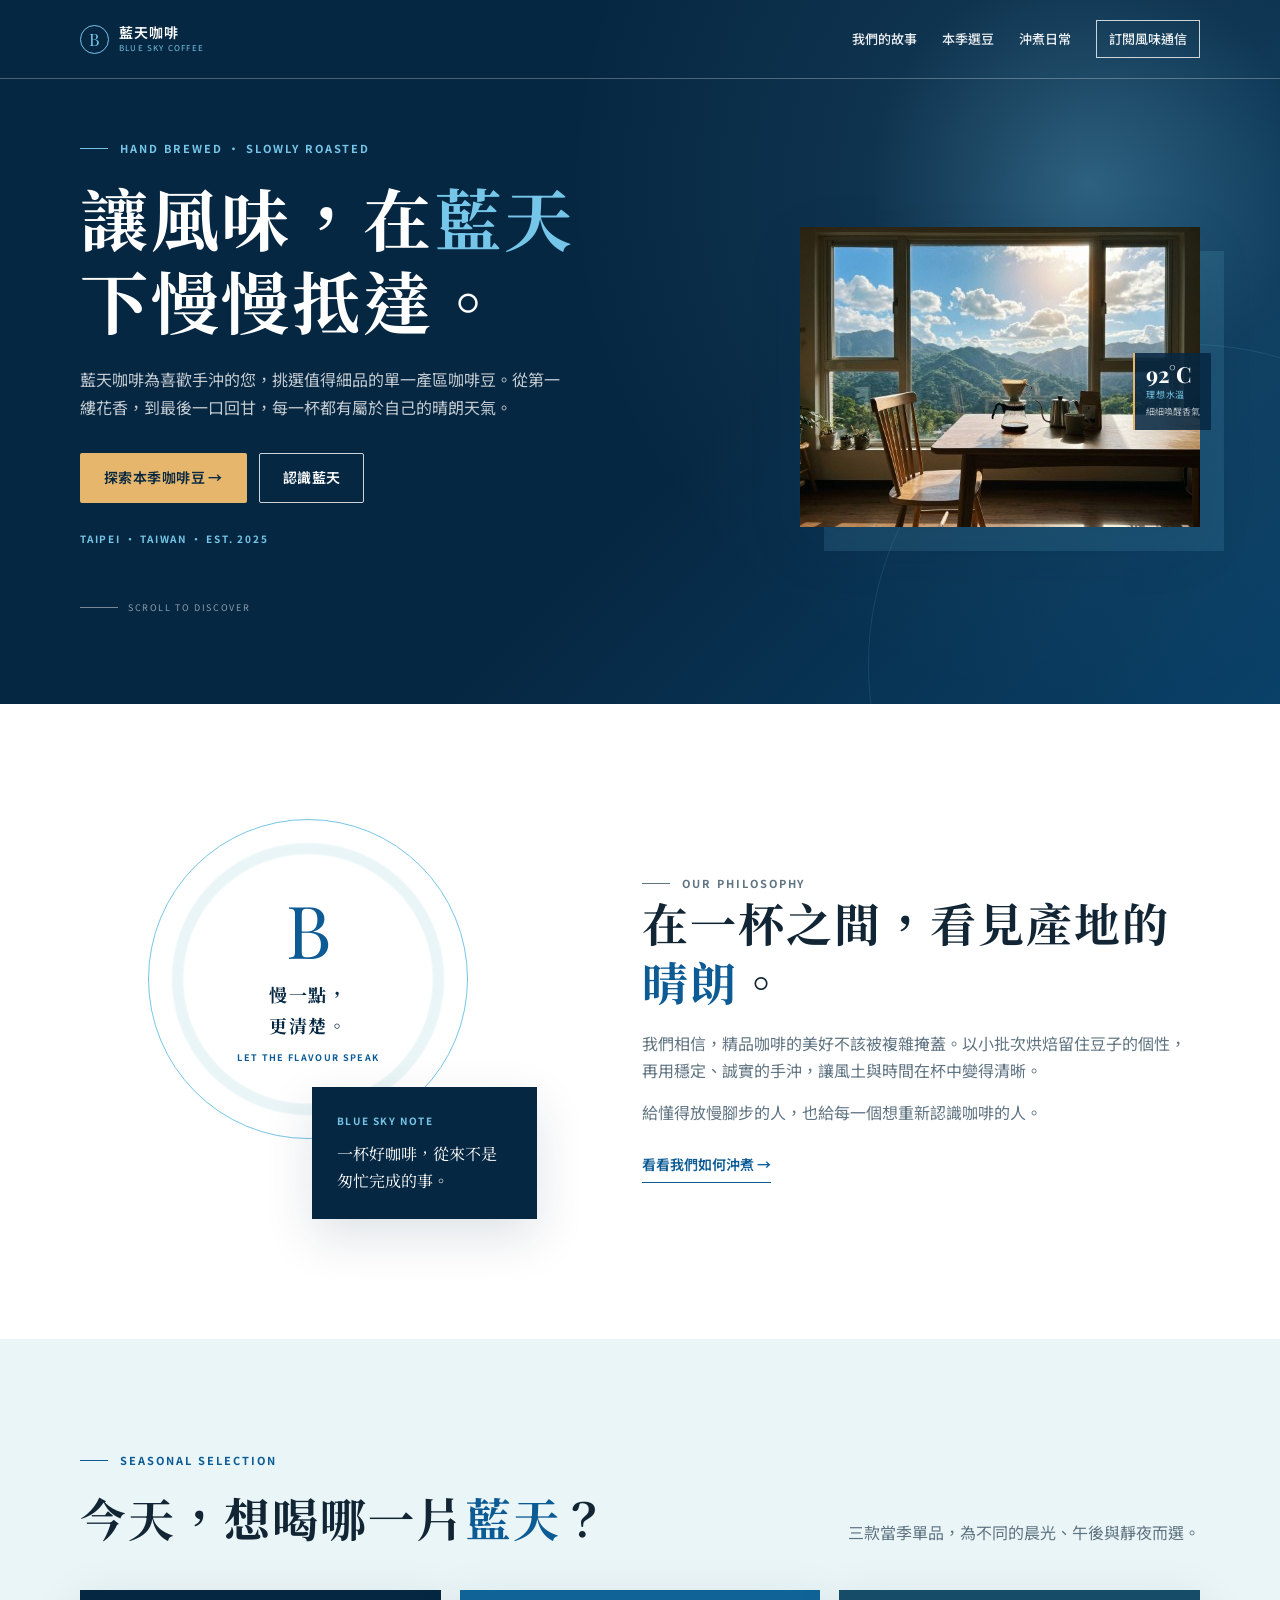
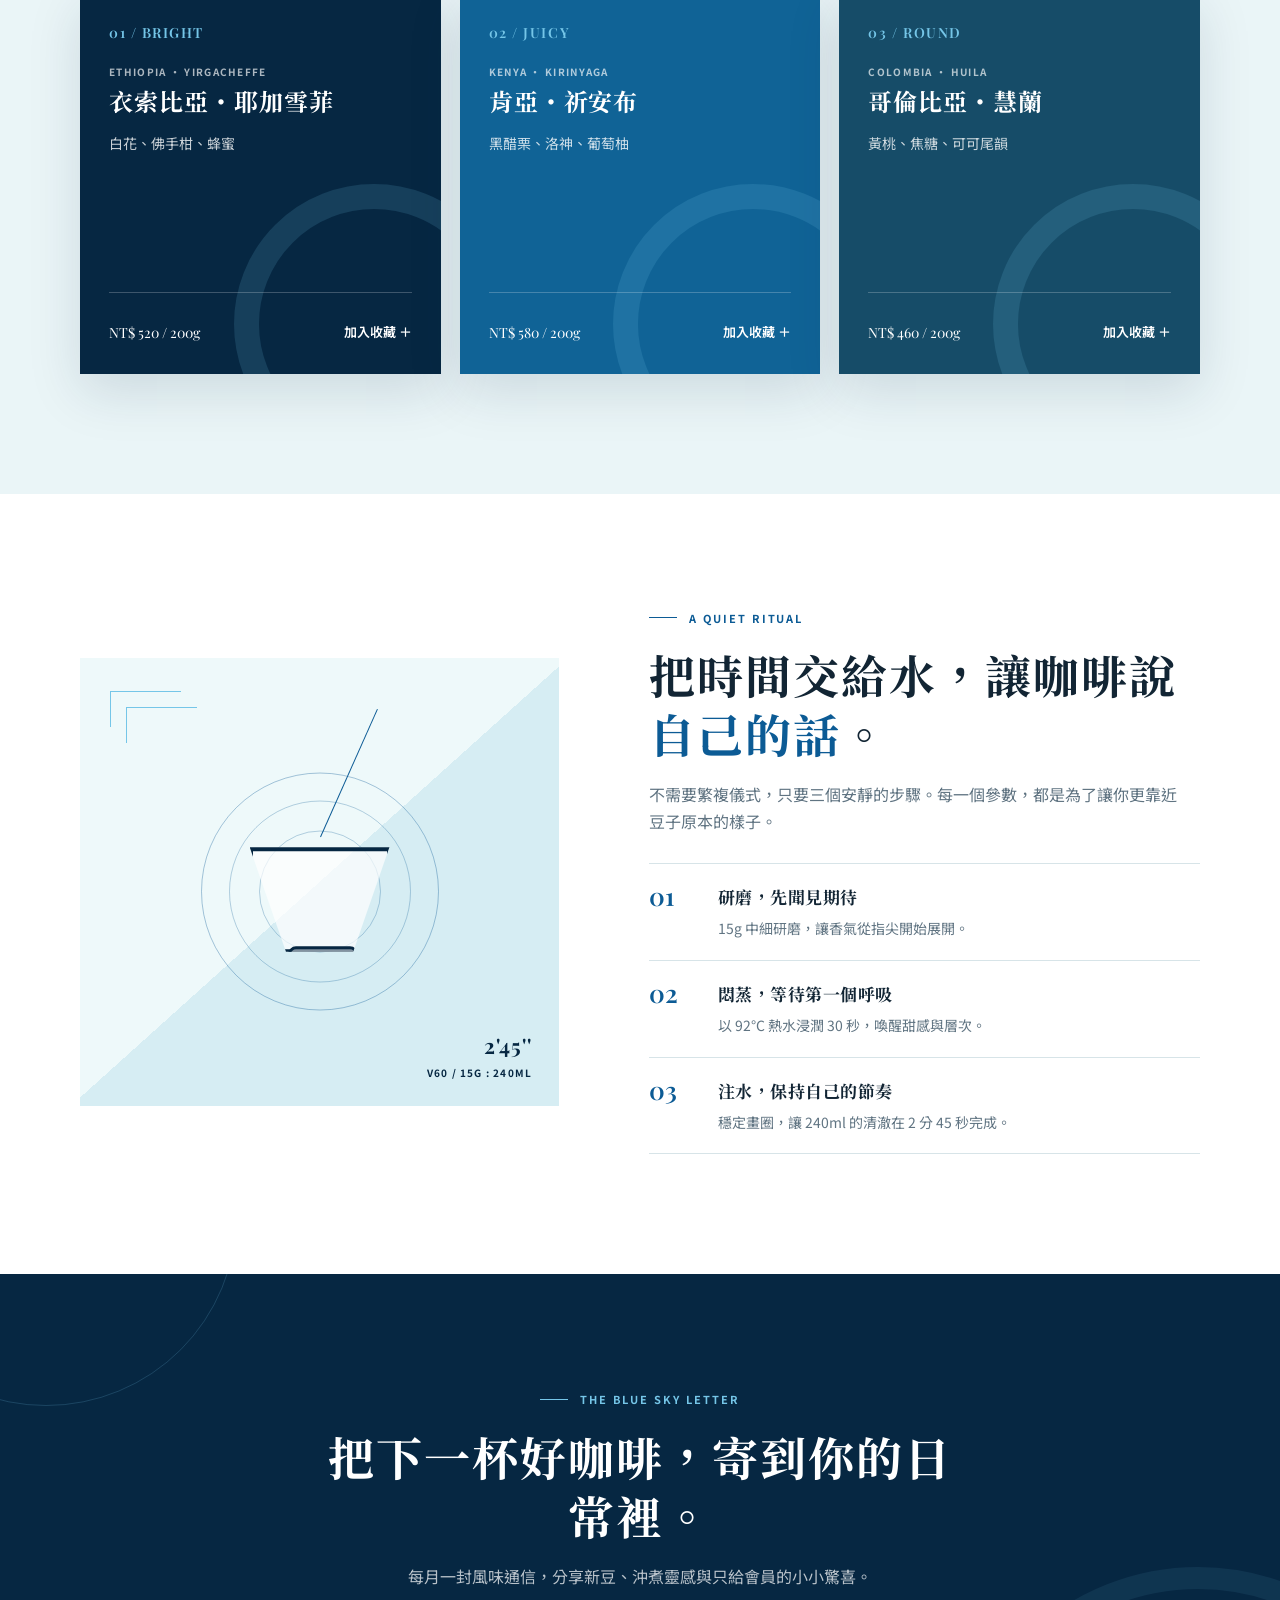
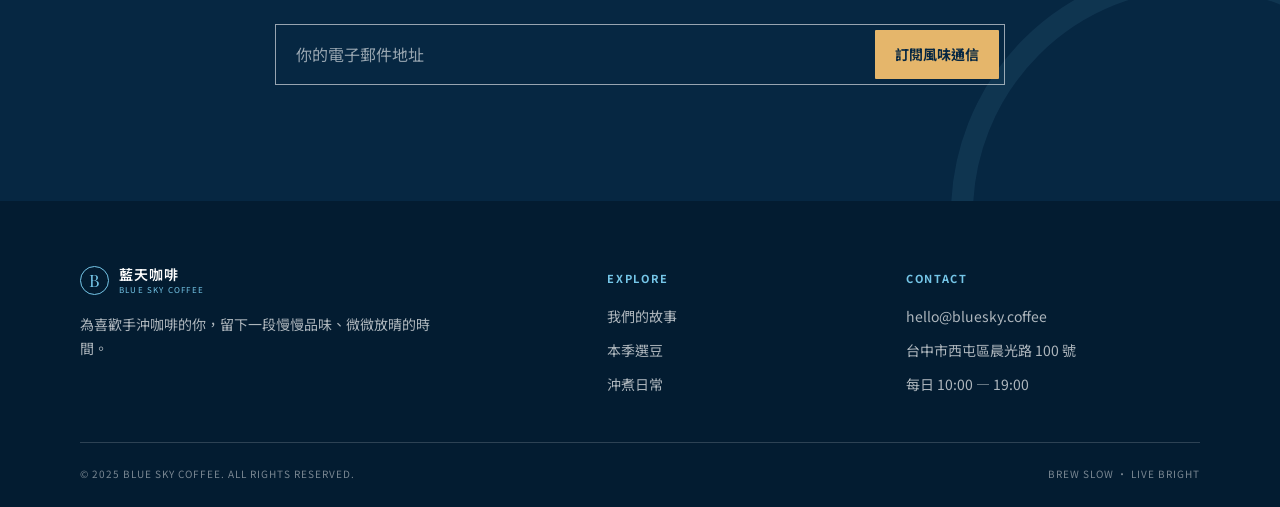
==== onepage1/index.html @ 2bdf7d81 "Initial commit" ====
<!DOCTYPE html>
<html lang="zh-Hant">
<head>
  <meta charset="UTF-8">
  <meta name="viewport" content="width=device-width, initial-scale=1.0">
  <meta name="description" content="藍天咖啡，為手沖咖啡愛好者挑選當季精品咖啡豆，讓每一杯都清澈、明亮、值得細品。">
  <title>藍天咖啡｜讓風味，慢慢抵達</title>
  <link rel="preconnect" href="https://fonts.googleapis.com">
  <link rel="preconnect" href="https://fonts.gstatic.com" crossorigin>
  <link href="https://fonts.googleapis.com/css2?family=Noto+Sans+TC:wght@400;500;600;700&family=Noto+Serif+TC:wght@500;600;700;900&family=Playfair+Display:ital,wght@0,600;0,700;1,600&display=swap" rel="stylesheet">
  <style>
    :root {
      --navy: #062742;
      --blue: #0c5b95;
      --sky: #75c6e8;
      --mist: #eaf5f7;
      --cream: #fbfaf6;
      --ink: #122534;
      --muted: #607482;
      --line: #d7e4e8;
      --sand: #e5b66b;
      --shadow: 0 18px 50px rgba(6, 39, 66, .13);
    }

    * { box-sizing: border-box; }
    html { scroll-behavior: smooth; }
    body {
      margin: 0;
      background: var(--cream);
      color: var(--ink);
      font-family: "Noto Sans TC", sans-serif;
      font-size: 16px;
      line-height: 1.7;
    }
    a { color: inherit; text-decoration: none; }
    button, input { font: inherit; }
    button { cursor: pointer; }
    :focus-visible { outline: 3px solid var(--sky); outline-offset: 4px; }

    .wrap { width: min(1120px, calc(100% - 48px)); margin-inline: auto; }
    .eyebrow {
      display: flex;
      align-items: center;
      gap: 12px;
      margin: 0 0 18px;
      color: var(--blue);
      font-size: 11px;
      font-weight: 700;
      letter-spacing: .18em;
    }
    .eyebrow::before { width: 28px; height: 1px; background: currentColor; content: ""; }
    .section-title {
      margin: 0;
      font-family: "Noto Serif TC", serif;
      font-size: clamp(30px, 4vw, 46px);
      font-weight: 700;
      letter-spacing: .045em;
      line-height: 1.28;
    }
    .accent { color: var(--blue); }
    .section-copy { margin: 18px 0 0; color: var(--muted); }
    .button, .text-link {
      display: inline-flex;
      align-items: center;
      justify-content: center;
      min-height: 50px;
      padding: 11px 23px;
      border: 1px solid transparent;
      border-radius: 2px;
      font-size: 14px;
      font-weight: 600;
      letter-spacing: .03em;
      transition: background-color .25s ease, color .25s ease, border-color .25s ease, transform .25s ease;
    }
    .button:hover, .text-link:hover { transform: translateY(-2px); }
    .button-primary { background: var(--sand); color: var(--navy); }
    .button-primary:hover { background: #f0ca84; }
    .button-outline { border-color: rgba(255,255,255,.8); color: #fff; }
    .button-outline:hover { background: #fff; color: var(--navy); }

    .site-header {
      position: absolute;
      z-index: 10;
      top: 0;
      left: 0;
      width: 100%;
      border-bottom: 1px solid rgba(255,255,255,.27);
    }
    .navbar {
      display: flex;
      align-items: center;
      justify-content: space-between;
      min-height: 78px;
      gap: 24px;
    }
    .brand { display: inline-flex; align-items: center; gap: 10px; color: #fff; }
    .brand-mark {
      display: grid;
      width: 29px;
      height: 29px;
      place-items: center;
      border: 1px solid var(--sky);
      border-radius: 50%;
      color: var(--sky);
      font-family: "Playfair Display", serif;
      font-size: 17px;
      line-height: 1;
    }
    .brand-copy { display: grid; line-height: 1.1; }
    .brand-copy strong { font-size: 14px; font-weight: 600; letter-spacing: .08em; }
    .brand-copy small { margin-top: 4px; color: var(--sky); font-size: 8px; letter-spacing: .15em; }
    .nav-links { display: flex; align-items: center; gap: 25px; }
    .nav-links a { position: relative; color: rgba(255,255,255,.92); font-size: 13px; font-weight: 500; white-space: nowrap; }
    .nav-links a:not(.nav-cta)::after {
      position: absolute;
      right: 0;
      bottom: -7px;
      width: 0;
      height: 1px;
      background: var(--sky);
      content: "";
      transition: width .25s ease;
    }
    .nav-links a:not(.nav-cta):hover::after { right: auto; left: 0; width: 100%; }
    .nav-links .nav-cta { padding: 7px 12px; border: 1px solid rgba(255,255,255,.78); }
    .nav-links .nav-cta:hover { background: #fff; color: var(--navy); }
    .menu-toggle { display: none; padding: 4px; border: 0; background: transparent; color: #fff; font-size: 24px; line-height: 1; }

    .hero {
      position: relative;
      display: flex;
      min-height: 704px;
      overflow: hidden;
      align-items: stretch;
      background:
        radial-gradient(circle at 85% 26%, rgba(117,198,232,.35) 0, rgba(117,198,232,.08) 18%, transparent 43%),
        linear-gradient(135deg, #062742 0%, #062742 58%, #0a4168 100%);
      color: #fff;
    }
    .hero::after {
      position: absolute;
      z-index: 0;
      right: -18vw;
      bottom: -22vw;
      width: 50vw;
      height: 50vw;
      border: 1px solid rgba(117,198,232,.13);
      border-radius: 50%;
      content: "";
    }
    .hero-grid {
      position: relative;
      z-index: 1;
      display: grid;
      grid-template-columns: 1.02fr .98fr;
      gap: 45px;
      align-items: center;
      padding-top: 122px;
      padding-bottom: 72px;
    }
    .hero-content { max-width: 560px; }
    .hero .eyebrow { color: var(--sky); }
    .hero-title {
      max-width: 540px;
      margin: 0;
      font-family: "Noto Serif TC", serif;
      font-size: clamp(42px, 5.5vw, 68px);
      font-weight: 700;
      letter-spacing: .04em;
      line-height: 1.22;
    }
    .hero-title .sky-word { color: var(--sky); }
    .hero-lede { max-width: 490px; margin: 25px 0 0; color: rgba(255,255,255,.76); }
    .hero-actions { display: flex; flex-wrap: wrap; gap: 12px; margin-top: 32px; }
    .hero-meta { margin: 27px 0 0; color: var(--sky); font-size: 10px; font-weight: 700; letter-spacing: .18em; }
    .scroll-note { display: flex; align-items: center; gap: 10px; margin: 53px 0 0; color: rgba(255,255,255,.55); font-size: 9px; letter-spacing: .18em; }
    .scroll-note::before { width: 38px; height: 1px; background: rgba(255,255,255,.45); content: ""; }

    .hero-art {
      position: relative;
      width: min(100%, 400px);
      height: 300px;
      min-height: 0;
      margin-left: auto;
      overflow: visible;
      aspect-ratio: auto;
      border: 0;
      background: transparent;
      box-shadow: none;
    }
    .hero-photo { width: 400px; height: 300px; object-fit: cover; box-shadow: 24px 24px 0 rgba(117,198,232,.13), var(--shadow); }
    .window-frame { position: absolute; inset: 0; border: 12px solid #e8d4ae; box-shadow: inset 0 0 0 2px rgba(6,39,66,.18); }
    .window-frame::before, .window-frame::after { position: absolute; background: rgba(6,39,66,.25); content: ""; }
    .window-frame::before { top: 0; bottom: 0; left: 49%; width: 4px; }
    .window-frame::after { top: 46%; right: 0; left: 0; height: 4px; }
    .sun { position: absolute; top: 16%; right: 17%; width: 77px; height: 77px; border-radius: 50%; background: #fff2be; box-shadow: 0 0 45px 22px rgba(255,228,150,.42); }
    .mountain { position: absolute; bottom: 28%; width: 75%; height: 36%; clip-path: polygon(0 100%, 35% 15%, 48% 50%, 63% 0, 100% 100%); background: #497b83; opacity: .9; }
    .mountain.one { left: -12%; }
    .mountain.two { right: -27%; bottom: 27%; background: #30616b; transform: scaleX(-1); opacity: .75; }
    .tabletop { position: absolute; right: -8%; bottom: -7%; left: -8%; height: 33%; background: linear-gradient(#643e2e 0%, #3d251e 100%); transform: perspective(200px) rotateX(10deg); }
    .chair { position: absolute; right: 7%; bottom: 18%; width: 100px; height: 112px; border: 12px solid #543126; border-bottom: 0; border-radius: 48px 48px 0 0; opacity: .8; }
    .chair::after { position: absolute; bottom: -75px; left: 14px; width: 8px; height: 75px; background: #543126; box-shadow: 53px 0 #543126; content: ""; }
    .coffee-vessel { position: absolute; bottom: 14%; left: 28%; width: 112px; height: 105px; }
    .coffee-vessel .dripper { position: absolute; top: 0; left: 29px; width: 53px; height: 45px; border: 3px solid #d8e7e1; border-radius: 5px 5px 22px 22px; background: linear-gradient(135deg, rgba(222,246,240,.75), rgba(124,180,181,.2)); clip-path: polygon(0 0, 100% 0, 78% 100%, 22% 100%); }
    .coffee-vessel .carafe { position: absolute; bottom: 0; left: 17px; width: 78px; height: 68px; border: 3px solid #d8e7e1; border-radius: 10px 10px 23px 23px; background: linear-gradient(to top, rgba(56,29,19,.82) 0 38%, rgba(190,228,227,.24) 39%); }
    .coffee-vessel .carafe::before { position: absolute; top: -20px; left: 24px; width: 26px; height: 22px; border: 3px solid #d8e7e1; border-bottom: 0; border-radius: 50% 50% 0 0; content: ""; }
    .steam { position: absolute; bottom: 59%; left: 49%; width: 23px; height: 58px; border-left: 2px solid rgba(255,255,255,.63); border-radius: 50%; transform: rotate(16deg); }
    .steam::after { position: absolute; top: -5px; left: 14px; width: 18px; height: 48px; border-right: 2px solid rgba(255,255,255,.44); border-radius: 50%; content: ""; }
    .art-label { position: absolute; z-index: 3; right: -11px; top: 42%; display: grid; gap: 2px; padding: 10px 11px; border-left: 2px solid var(--sand); background: rgba(6,39,66,.86); color: #fff; }
    .art-label strong { font-family: "Playfair Display", serif; font-size: 22px; line-height: 1; }
    .art-label span { color: var(--sky); font-size: 9px; letter-spacing: .09em; }
    .art-label small { color: rgba(255,255,255,.72); font-size: 9px; }

    .story { padding: 115px 0 120px; background: #fff; }
    .story-grid { display: grid; grid-template-columns: .9fr 1.1fr; gap: clamp(45px, 9vw, 105px); align-items: center; }
    .story-visual { position: relative; min-height: 400px; }
    .story-seal {
      display: grid;
      width: 320px;
      height: 320px;
      place-content: center;
      margin: 0 auto;
      border: 1px solid var(--sky);
      border-radius: 50%;
      background: radial-gradient(circle, #fff 0 55%, #eaf5f7 56% 60%, #fff 61%);
      color: var(--navy);
      text-align: center;
    }
    .story-seal::before { display: block; margin-bottom: 14px; color: var(--blue); content: "B"; font-family: "Playfair Display", serif; font-size: 73px; line-height: 1; }
    .story-seal strong { font-family: "Noto Serif TC", serif; font-size: 18px; letter-spacing: .09em; }
    .story-seal span { margin-top: 10px; color: var(--blue); font-size: 9px; font-weight: 700; letter-spacing: .15em; }
    .note-card { position: absolute; right: 0; bottom: 0; width: min(225px, 57%); padding: 25px; background: var(--navy); color: #fff; box-shadow: var(--shadow); }
    .note-card p:first-child { margin: 0; color: var(--sky); font-size: 10px; font-weight: 700; letter-spacing: .16em; }
    .note-card p:last-child { margin: 12px 0 0; font-family: "Noto Serif TC", serif; font-size: 16px; line-height: 1.65; }
    .story-content p { margin: 19px 0 0; color: var(--muted); }
    .story-content p + p { margin-top: 15px; }
    .underlined-link { display: inline-flex; margin-top: 27px; padding-bottom: 5px; border-bottom: 1px solid var(--blue); color: var(--blue); font-size: 14px; font-weight: 600; transition: gap .2s ease; }
    .underlined-link:hover { gap: 8px; }

    .coffee { padding: 112px 0 120px; background: var(--mist); }
    .coffee-heading { display: flex; align-items: end; justify-content: space-between; gap: 32px; margin-bottom: 43px; }
    .coffee-heading .section-copy { max-width: 365px; }
    .coffee-grid { display: grid; grid-template-columns: repeat(3, 1fr); gap: 19px; }
    .coffee-card {
      position: relative;
      display: flex;
      min-height: 384px;
      overflow: hidden;
      flex-direction: column;
      padding: 31px 29px 25px;
      background: var(--navy);
      color: #fff;
      box-shadow: var(--shadow);
    }
    .coffee-card:nth-child(2) { background: #106396; }
    .coffee-card:nth-child(3) { background: #164c68; }
    .coffee-card::after { position: absolute; right: -73px; bottom: -90px; width: 230px; height: 230px; border: 25px solid rgba(117,198,232,.15); border-radius: 50%; content: ""; }
    .coffee-card > * { position: relative; z-index: 1; }
    .bean-no { margin: 0; color: var(--sky); font-family: "Playfair Display", serif; font-size: 14px; font-weight: 600; letter-spacing: .11em; }
    .origin { margin: 19px 0 5px; color: rgba(255,255,255,.67); font-size: 10px; font-weight: 700; letter-spacing: .13em; }
    .bean-name { margin: 0; font-family: "Noto Serif TC", serif; font-size: 24px; font-weight: 700; letter-spacing: .04em; line-height: 1.35; }
    .flavour { margin: 14px 0 0; color: rgba(255,255,255,.79); font-size: 14px; }
    .coffee-bottom { display: flex; align-items: center; justify-content: space-between; gap: 13px; margin-top: auto; padding-top: 23px; border-top: 1px solid rgba(255,255,255,.22); }
    .price { font-family: "Playfair Display", serif; font-size: 14px; white-space: nowrap; }
    .save-button { padding: 5px 0; border: 0; background: transparent; color: #fff; font-size: 13px; font-weight: 600; white-space: nowrap; transition: color .2s ease; }
    .save-button:hover { color: var(--sand); }

    .brew { padding: 115px 0 120px; background: #fff; }
    .brew-grid { display: grid; grid-template-columns: .93fr 1.07fr; gap: clamp(44px, 7vw, 90px); align-items: center; }
    .brew-art { position: relative; min-height: 448px; overflow: hidden; background: linear-gradient(138deg, #eef9fa 0 50%, #d6edf3 50% 100%); }
    .brew-art::before { position: absolute; top: 33px; left: 30px; width: 70px; height: 35px; border-top: 1px solid var(--sky); border-left: 1px solid var(--sky); content: ""; }
    .brew-art::after { position: absolute; top: 49px; left: 46px; width: 70px; height: 35px; border-top: 1px solid var(--sky); border-left: 1px solid var(--sky); content: ""; }
    .pour-rings { position: absolute; top: 50%; left: 50%; width: 238px; height: 238px; border: 1px solid rgba(12,91,149,.35); border-radius: 50%; transform: translate(-50%,-46%); }
    .pour-rings::before, .pour-rings::after { position: absolute; border: 1px solid rgba(12,91,149,.28); border-radius: 50%; content: ""; }
    .pour-rings::before { inset: 27px; }
    .pour-rings::after { inset: 57px; }
    .pour-line { position: absolute; top: 39px; left: 50%; width: 1px; height: 140px; background: var(--blue); transform: rotate(24deg); transform-origin: bottom; }
    .v60 { position: absolute; top: 50%; left: 50%; width: 140px; height: 105px; border: 3px solid var(--navy); border-top-width: 4px; background: rgba(255,255,255,.7); clip-path: polygon(0 0, 100% 0, 74% 100%, 26% 100%); transform: translate(-50%,-33%); }
    .v60::after { position: absolute; bottom: -61px; left: 35px; width: 64px; height: 58px; border: 3px solid var(--navy); border-radius: 8px 8px 19px 19px; background: linear-gradient(to top, #6c3924 0 31%, rgba(255,255,255,.5) 32%); content: ""; }
    .brew-caption { position: absolute; right: 27px; bottom: 25px; display: grid; color: var(--navy); text-align: right; }
    .brew-caption strong { font-family: "Playfair Display", serif; font-size: 21px; letter-spacing: .05em; }
    .brew-caption span { font-size: 10px; font-weight: 700; letter-spacing: .12em; }
    .brew-content .section-copy { max-width: 530px; }
    .brew-steps { margin-top: 28px; border-top: 1px solid var(--line); }
    .brew-step { display: grid; grid-template-columns: 55px 1fr; gap: 14px; padding: 19px 0; border-bottom: 1px solid var(--line); }
    .step-no { color: var(--blue); font-family: "Playfair Display", serif; font-size: 25px; font-weight: 600; line-height: 1; }
    .brew-step h3 { margin: 0; font-family: "Noto Serif TC", serif; font-size: 17px; letter-spacing: .03em; }
    .brew-step p { margin: 5px 0 0; color: var(--muted); font-size: 14px; }

    .visit { position: relative; overflow: hidden; padding: 116px 0; background: var(--navy); color: #fff; text-align: center; }
    .visit::before, .visit::after { position: absolute; width: 380px; height: 380px; border: 1px solid rgba(117,198,232,.19); border-radius: 50%; content: ""; }
    .visit::before { top: -250px; left: -145px; }
    .visit::after { right: -165px; bottom: -260px; width: 450px; height: 450px; border-width: 22px; opacity: .45; }
    .visit .wrap { position: relative; z-index: 1; max-width: 730px; }
    .visit .eyebrow { justify-content: center; color: var(--sky); }
    .visit .section-title { max-width: 670px; margin-inline: auto; }
    .visit .section-copy { max-width: 535px; margin-inline: auto; color: rgba(255,255,255,.72); }
    .subscribe-form { display: flex; margin: 34px auto 0; padding: 5px; border: 1px solid rgba(255,255,255,.58); }
    .subscribe-form input { min-width: 0; flex: 1; padding: 11px 15px; border: 0; outline: 0; background: transparent; color: #fff; }
    .subscribe-form input::placeholder { color: rgba(255,255,255,.58); }
    .subscribe-form button { min-height: 48px; padding: 10px 20px; border: 0; border-radius: 1px; background: var(--sand); color: var(--navy); font-size: 14px; font-weight: 700; transition: background .2s ease; }
    .subscribe-form button:hover { background: #f1ca83; }

    .site-footer { padding: 65px 0 25px; background: #031c31; color: rgba(255,255,255,.68); }
    .footer-grid { display: grid; grid-template-columns: 1.45fr .75fr .9fr; gap: 54px; padding-bottom: 46px; }
    .footer-brand .brand { margin-bottom: 18px; }
    .footer-brand p { max-width: 355px; margin: 0; font-size: 14px; }
    .footer-heading { margin: 3px 0 17px; color: var(--sky); font-size: 11px; font-weight: 700; letter-spacing: .15em; }
    .footer-links, .footer-contact { display: grid; gap: 10px; font-size: 14px; }
    .footer-links a:hover, .footer-contact a:hover { color: #fff; }
    .footer-bottom { display: flex; justify-content: space-between; gap: 18px; padding-top: 22px; border-top: 1px solid rgba(255,255,255,.17); color: rgba(255,255,255,.47); font-size: 10px; letter-spacing: .1em; }

    .toast {
      position: fixed;
      z-index: 20;
      right: 22px;
      bottom: 22px;
      max-width: min(360px, calc(100% - 44px));
      padding: 13px 18px;
      border-left: 3px solid var(--sand);
      background: var(--navy);
      box-shadow: var(--shadow);
      color: #fff;
      font-size: 14px;
      opacity: 0;
      pointer-events: none;
      transform: translateY(12px);
      transition: opacity .22s ease, transform .22s ease;
    }
    .toast.show { opacity: 1; transform: translateY(0); }
    .reveal { opacity: 0; transform: translateY(18px); transition: opacity .65s ease, transform .65s ease; }
    .reveal.visible { opacity: 1; transform: translateY(0); }

    @media (max-width: 820px) {
      .navbar { position: relative; }
      .menu-toggle { display: block; }
      .nav-links {
        position: absolute;
        top: 100%;
        right: -24px;
        left: -24px;
        display: grid;
        max-height: 0;
        overflow: hidden;
        gap: 0;
        background: #05233c;
        transition: max-height .32s ease;
      }
      .nav-links.open { max-height: 300px; }
      .nav-links a { padding: 12px 24px; border-top: 1px solid rgba(255,255,255,.1); }
      .nav-links .nav-cta { margin: 8px 24px 16px; padding: 9px 12px; text-align: center; }
      .hero { min-height: 710px; }
      .hero-grid { grid-template-columns: 1fr; gap: 17px; padding-top: 112px; }
      .hero-content { max-width: 640px; }
      .scroll-note { margin-top: 29px; }
      .hero-art { width: min(100%, 330px); height: 248px; min-height: 0; max-height: none; margin: 0; }
      .hero-photo { width: 330px; height: 248px; }
      .coffee-grid { grid-template-columns: repeat(2, 1fr); }
      .coffee-card:nth-child(3) { grid-column: span 2; }
      .story-grid, .brew-grid { grid-template-columns: 1fr; }
      .story-visual { max-width: 520px; width: 100%; margin: auto; }
      .brew-art { max-width: 540px; width: 100%; margin: auto; }
      .footer-grid { grid-template-columns: 1fr 1fr; }
      .footer-brand { grid-column: 1 / -1; }
    }

    @media (max-width: 560px) {
      .wrap { width: calc(100% - 34px); }
      .navbar { min-height: 70px; }
      .brand-copy strong { font-size: 13px; }
      .hero { min-height: 680px; }
      .hero-grid { padding-top: 98px; padding-bottom: 34px; }
      .hero-title { font-size: 40px; }
      .hero-lede { margin-top: 16px; font-size: 14px; line-height: 1.7; }
      .hero-actions { margin-top: 23px; }
      .hero-actions .button { flex: 1; padding-inline: 13px; }
      .hero-meta { margin-top: 18px; }
      .hero-art { width: 260px; height: 195px; min-height: 0; max-height: none; }
      .hero-photo { width: 260px; height: 195px; }
      .art-label { display: none; }
      .sun { width: 49px; height: 49px; }
      .coffee-vessel { bottom: 9%; left: 25%; transform: scale(.72); transform-origin: bottom left; }
      .chair { transform: scale(.72); transform-origin: bottom right; }
      .story, .coffee, .brew, .visit { padding: 76px 0; }
      .story-seal { width: 245px; height: 245px; }
      .story-seal::before { margin-bottom: 8px; font-size: 54px; }
      .story-seal strong { font-size: 15px; }
      .story-visual { min-height: 315px; }
      .note-card { width: 185px; padding: 18px; }
      .note-card p:last-child { font-size: 14px; }
      .coffee-heading { display: block; margin-bottom: 30px; }
      .coffee-heading .section-copy { margin-top: 14px; }
      .coffee-grid { grid-template-columns: 1fr; }
      .coffee-card, .coffee-card:nth-child(3) { min-height: 330px; grid-column: auto; }
      .brew-art { min-height: 310px; }
      .pour-rings { width: 185px; height: 185px; }
      .v60 { transform: translate(-50%,-28%) scale(.82); }
      .subscribe-form { display: grid; gap: 6px; padding: 5px; }
      .subscribe-form input, .subscribe-form button { width: 100%; }
      .footer-grid { grid-template-columns: 1fr; gap: 32px; }
      .footer-brand { grid-column: auto; }
      .footer-bottom { display: grid; gap: 9px; }
    }

    @media (prefers-reduced-motion: reduce) {
      html { scroll-behavior: auto; }
      *, *::before, *::after { transition-duration: .01ms !important; animation-duration: .01ms !important; animation-iteration-count: 1 !important; }
      .reveal { opacity: 1; transform: none; }
    }
  </style>
</head>
<body>
  <header class="site-header" id="top">
    <nav class="wrap navbar" aria-label="主要導覽">
      <a class="brand" href="#top" aria-label="回到藍天咖啡首頁">
        <span class="brand-mark" aria-hidden="true">B</span>
        <span class="brand-copy"><strong>藍天咖啡</strong><small>BLUE SKY COFFEE</small></span>
      </a>
      <button class="menu-toggle" type="button" aria-controls="navLinks" aria-expanded="false" aria-label="開啟導覽選單">☰</button>
      <div class="nav-links" id="navLinks">
        <a href="#story">我們的故事</a>
        <a href="#coffee">本季選豆</a>
        <a href="#brew">沖煮日常</a>
        <a class="nav-cta" href="#visit">訂閱風味通信</a>
      </div>
    </nav>
  </header>

  <main>
    <section class="hero" aria-labelledby="heroTitle">
      <div class="wrap hero-grid">
        <div class="hero-content">
          <p class="eyebrow">HAND BREWED · SLOWLY ROASTED</p>
          <h1 class="hero-title" id="heroTitle">讓風味，在<span class="sky-word">藍天</span>下慢慢抵達。</h1>
          <p class="hero-lede">藍天咖啡為喜歡手沖的您，挑選值得細品的單一產區咖啡豆。從第一縷花香，到最後一口回甘，每一杯都有屬於自己的晴朗天氣。</p>
          <div class="hero-actions">
            <a class="button button-primary" href="#coffee">探索本季咖啡豆 →</a>
            <a class="button button-outline" href="#story">認識藍天</a>
          </div>
          <p class="hero-meta">TAIPEI · TAIWAN · EST. 2025</p>
          <p class="scroll-note">SCROLL TO DISCOVER</p>
        </div>

        <div class="hero-art" aria-hidden="true">
          <img class="hero-photo" src="images/hero.jpg" width="400" height="300" alt="">
          <span class="art-label"><strong>92°C</strong><span>理想水溫</span><small>細細喚醒香氣</small></span>
        </div>
      </div>
    </section>

    <section class="story" id="story" aria-labelledby="storyTitle">
      <div class="wrap story-grid">
        <div class="story-visual reveal" aria-hidden="true">
          <div class="story-seal"><strong>慢一點，<br>更清楚。</strong><span>LET THE FLAVOUR SPEAK</span></div>
          <div class="note-card"><p>BLUE SKY NOTE</p><p>一杯好咖啡，從來不是匆忙完成的事。</p></div>
        </div>
        <div class="story-content reveal">
          <p class="eyebrow">OUR PHILOSOPHY</p>
          <h2 class="section-title" id="storyTitle">在一杯之間，看見產地的<span class="accent">晴朗</span>。</h2>
          <p>我們相信，精品咖啡的美好不該被複雜掩蓋。以小批次烘焙留住豆子的個性，再用穩定、誠實的手沖，讓風土與時間在杯中變得清晰。</p>
          <p>給懂得放慢腳步的人，也給每一個想重新認識咖啡的人。</p>
          <a class="underlined-link" href="#brew">看看我們如何沖煮 →</a>
        </div>
      </div>
    </section>

    <section class="coffee" id="coffee" aria-labelledby="coffeeTitle">
      <div class="wrap">
        <div class="coffee-heading reveal">
          <div>
            <p class="eyebrow">SEASONAL SELECTION</p>
            <h2 class="section-title" id="coffeeTitle">今天，想喝哪一片<span class="accent">藍天</span>？</h2>
          </div>
          <p class="section-copy">三款當季單品，為不同的晨光、午後與靜夜而選。</p>
        </div>
        <div class="coffee-grid">
          <article class="coffee-card reveal">
            <p class="bean-no">01 / BRIGHT</p>
            <p class="origin">ETHIOPIA · YIRGACHEFFE</p>
            <h3 class="bean-name">衣索比亞・耶加雪菲</h3>
            <p class="flavour">白花、佛手柑、蜂蜜</p>
            <div class="coffee-bottom"><span class="price">NT$ 520 / 200g</span><button class="save-button" type="button" data-coffee="衣索比亞・耶加雪菲">加入收藏 ＋</button></div>
          </article>
          <article class="coffee-card reveal">
            <p class="bean-no">02 / JUICY</p>
            <p class="origin">KENYA · KIRINYAGA</p>
            <h3 class="bean-name">肯亞・祈安布</h3>
            <p class="flavour">黑醋栗、洛神、葡萄柚</p>
            <div class="coffee-bottom"><span class="price">NT$ 580 / 200g</span><button class="save-button" type="button" data-coffee="肯亞・祈安布">加入收藏 ＋</button></div>
          </article>
          <article class="coffee-card reveal">
            <p class="bean-no">03 / ROUND</p>
            <p class="origin">COLOMBIA · HUILA</p>
            <h3 class="bean-name">哥倫比亞・慧蘭</h3>
            <p class="flavour">黃桃、焦糖、可可尾韻</p>
            <div class="coffee-bottom"><span class="price">NT$ 460 / 200g</span><button class="save-button" type="button" data-coffee="哥倫比亞・慧蘭">加入收藏 ＋</button></div>
          </article>
        </div>
      </div>
    </section>

    <section class="brew" id="brew" aria-labelledby="brewTitle">
      <div class="wrap brew-grid">
        <div class="brew-art reveal" aria-hidden="true">
          <span class="pour-rings"></span><span class="pour-line"></span><span class="v60"></span>
          <span class="brew-caption"><strong>2'45''</strong><span>V60 / 15G : 240ML</span></span>
        </div>
        <div class="brew-content reveal">
          <p class="eyebrow">A QUIET RITUAL</p>
          <h2 class="section-title" id="brewTitle">把時間交給水，讓咖啡說<span class="accent">自己的話</span>。</h2>
          <p class="section-copy">不需要繁複儀式，只要三個安靜的步驟。每一個參數，都是為了讓你更靠近豆子原本的樣子。</p>
          <div class="brew-steps">
            <div class="brew-step"><span class="step-no">01</span><div><h3>研磨，先聞見期待</h3><p>15g 中細研磨，讓香氣從指尖開始展開。</p></div></div>
            <div class="brew-step"><span class="step-no">02</span><div><h3>悶蒸，等待第一個呼吸</h3><p>以 92°C 熱水浸潤 30 秒，喚醒甜感與層次。</p></div></div>
            <div class="brew-step"><span class="step-no">03</span><div><h3>注水，保持自己的節奏</h3><p>穩定畫圈，讓 240ml 的清澈在 2 分 45 秒完成。</p></div></div>
          </div>
        </div>
      </div>
    </section>

    <section class="visit" id="visit" aria-labelledby="visitTitle">
      <div class="wrap reveal">
        <p class="eyebrow">THE BLUE SKY LETTER</p>
        <h2 class="section-title" id="visitTitle">把下一杯好咖啡，寄到你的日常裡。</h2>
        <p class="section-copy">每月一封風味通信，分享新豆、沖煮靈感與只給會員的小小驚喜。</p>
        <form class="subscribe-form" id="subscribeForm">
          <input type="email" aria-label="電子郵件地址" placeholder="你的電子郵件地址" required>
          <button type="submit">訂閱風味通信</button>
        </form>
      </div>
    </section>
  </main>

  <footer class="site-footer">
    <div class="wrap footer-grid">
      <div class="footer-brand">
        <a class="brand" href="#top" aria-label="回到藍天咖啡首頁"><span class="brand-mark" aria-hidden="true">B</span><span class="brand-copy"><strong>藍天咖啡</strong><small>BLUE SKY COFFEE</small></span></a>
        <p>為喜歡手沖咖啡的你，留下一段慢慢品味、微微放晴的時間。</p>
      </div>
      <div>
        <p class="footer-heading">EXPLORE</p>
        <div class="footer-links"><a href="#story">我們的故事</a><a href="#coffee">本季選豆</a><a href="#brew">沖煮日常</a></div>
      </div>
      <div>
        <p class="footer-heading">CONTACT</p>
        <div class="footer-contact"><a href="mailto:hello@bluesky.coffee">hello@bluesky.coffee</a><span>台中市西屯區晨光路 100 號</span><span>每日 10:00 — 19:00</span></div>
      </div>
    </div>
    <div class="wrap footer-bottom"><span>© 2025 BLUE SKY COFFEE. ALL RIGHTS RESERVED.</span><span>BREW SLOW · LIVE BRIGHT</span></div>
  </footer>

  <div class="toast" id="toast" role="status" aria-live="polite"></div>

  <script>
    const menuToggle = document.querySelector('.menu-toggle');
    const navLinks = document.querySelector('.nav-links');
    const toast = document.querySelector('#toast');
    let toastTimer;

    function closeMenu() {
      navLinks.classList.remove('open');
      menuToggle.setAttribute('aria-expanded', 'false');
      menuToggle.setAttribute('aria-label', '開啟導覽選單');
      menuToggle.textContent = '☰';
    }

    menuToggle.addEventListener('click', () => {
      const isOpen = navLinks.classList.toggle('open');
      menuToggle.setAttribute('aria-expanded', String(isOpen));
      menuToggle.setAttribute('aria-label', isOpen ? '關閉導覽選單' : '開啟導覽選單');
      menuToggle.textContent = isOpen ? '×' : '☰';
    });

    navLinks.querySelectorAll('a').forEach(link => link.addEventListener('click', closeMenu));

    function showToast(message) {
      window.clearTimeout(toastTimer);
      toast.textContent = message;
      toast.classList.add('show');
      toastTimer = window.setTimeout(() => toast.classList.remove('show'), 2600);
    }

    document.querySelectorAll('[data-coffee]').forEach(button => {
      button.addEventListener('click', () => showToast(`已將「${button.dataset.coffee}」加入你的收藏。`));
    });

    document.querySelector('#subscribeForm').addEventListener('submit', event => {
      event.preventDefault();
      const form = event.currentTarget;
      if (!form.checkValidity()) return;
      form.reset();
      showToast('謝謝訂閱，下一封晴朗的風味通信即將寄出。');
    });

    const reduceMotion = window.matchMedia('(prefers-reduced-motion: reduce)').matches;
    const revealItems = document.querySelectorAll('.reveal');
    if (reduceMotion || !('IntersectionObserver' in window)) {
      revealItems.forEach(item => item.classList.add('visible'));
    } else {
      const observer = new IntersectionObserver(entries => {
        entries.forEach(entry => {
          if (entry.isIntersecting) {
            entry.target.classList.add('visible');
            observer.unobserve(entry.target);
          }
        });
      }, { threshold: .12 });
      revealItems.forEach(item => observer.observe(item));
    }
  </script>
</body>
</html>
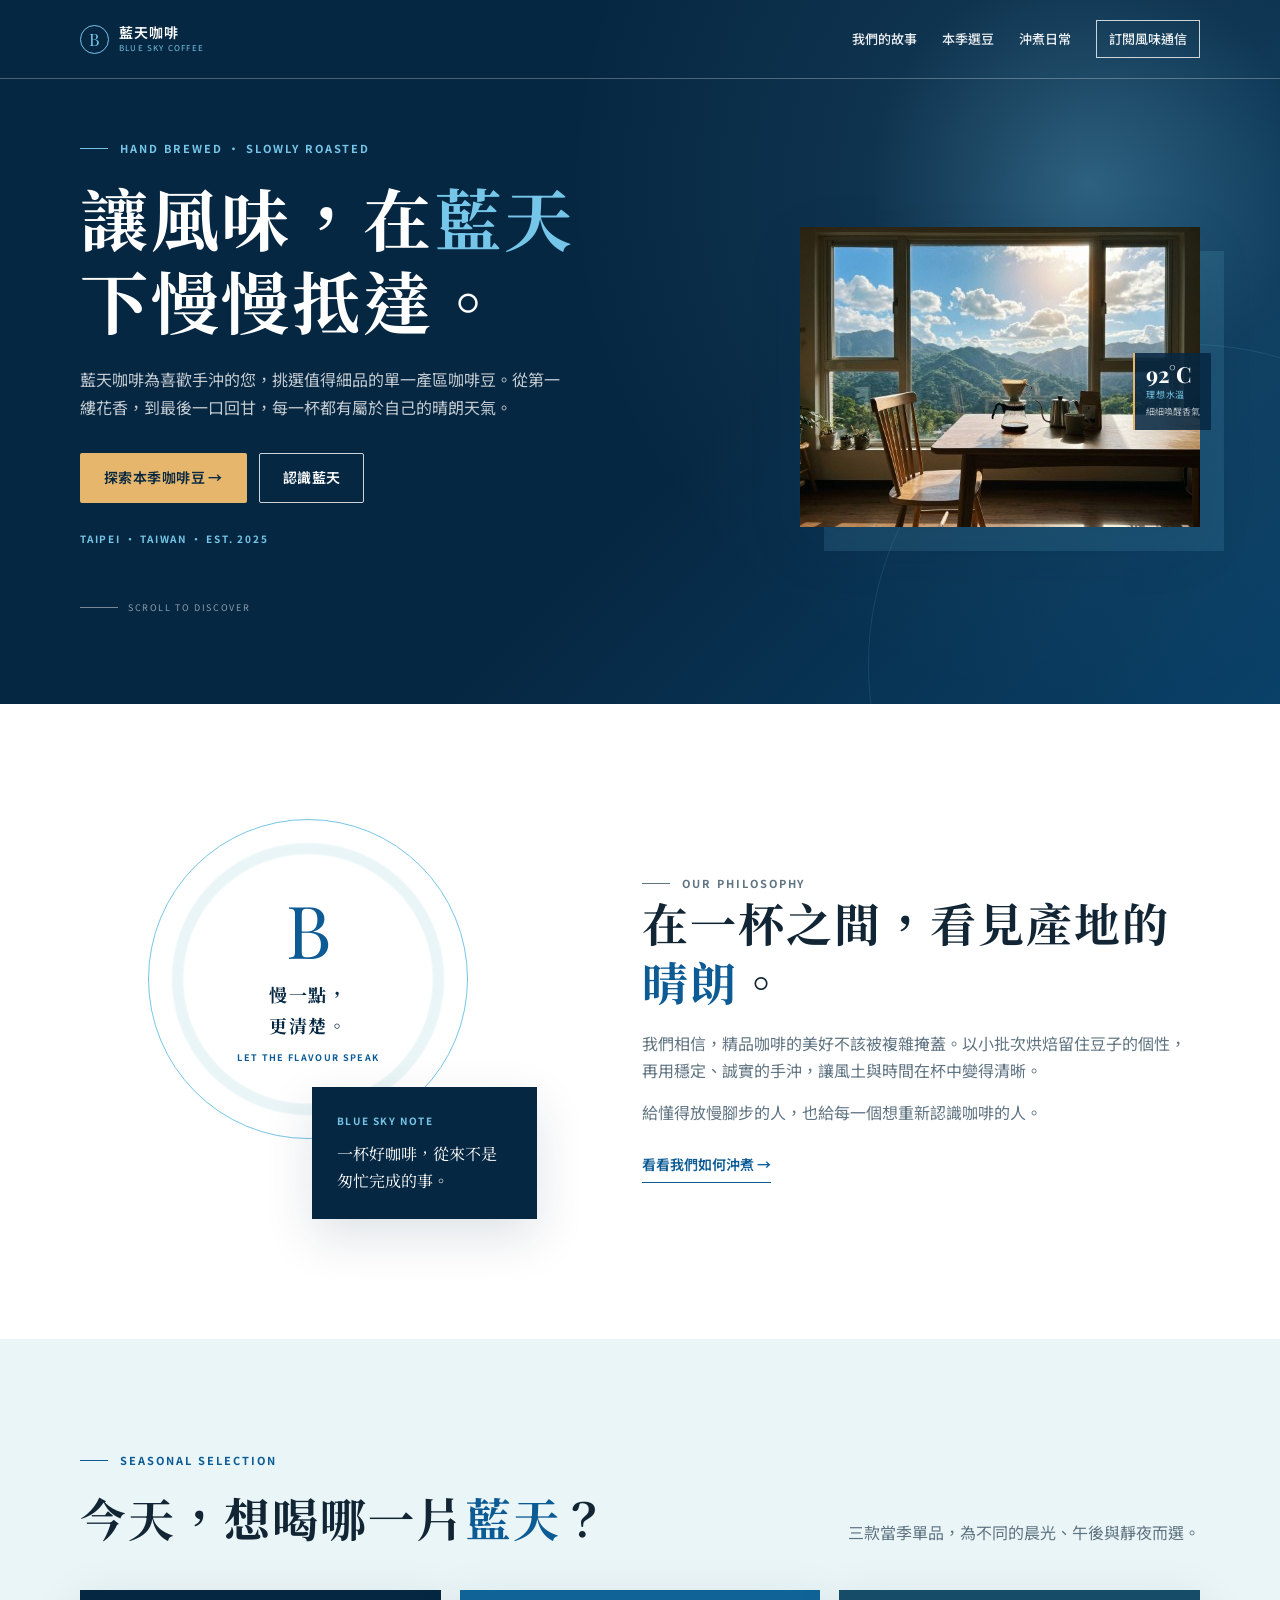
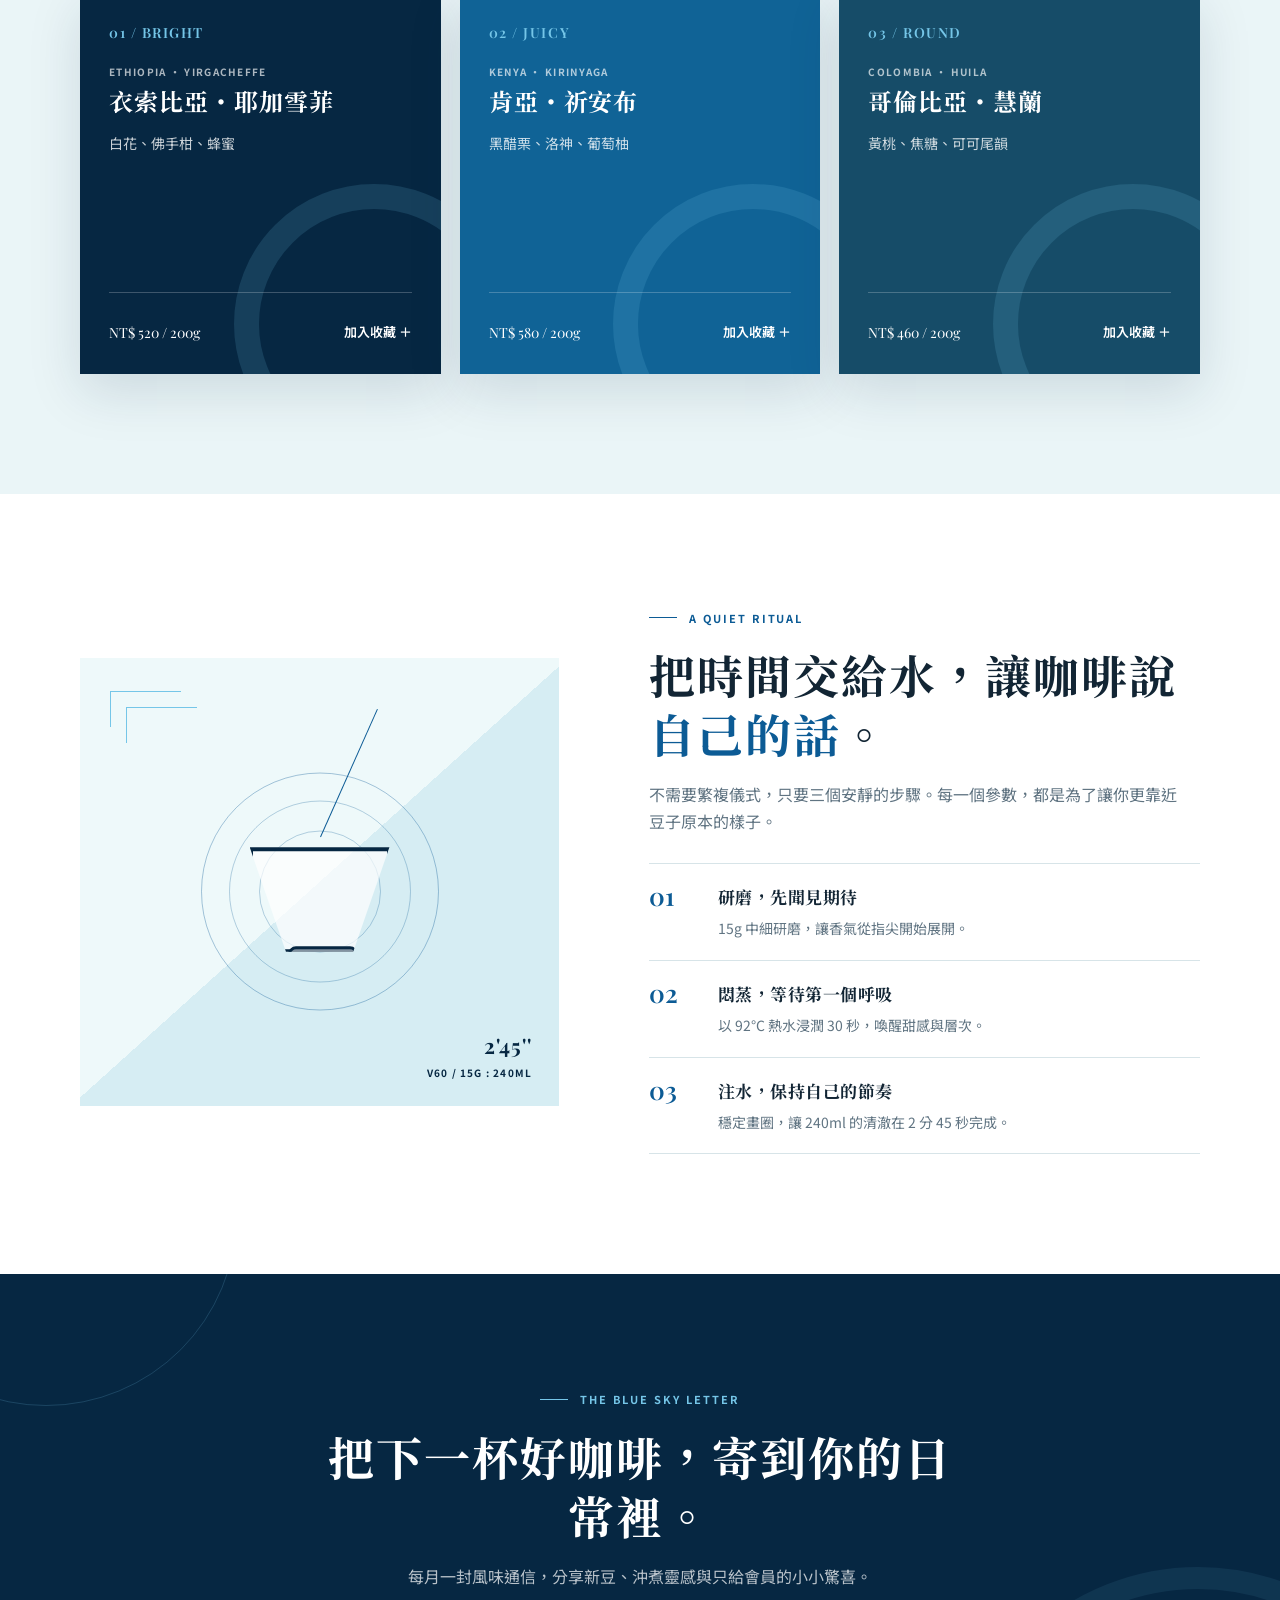
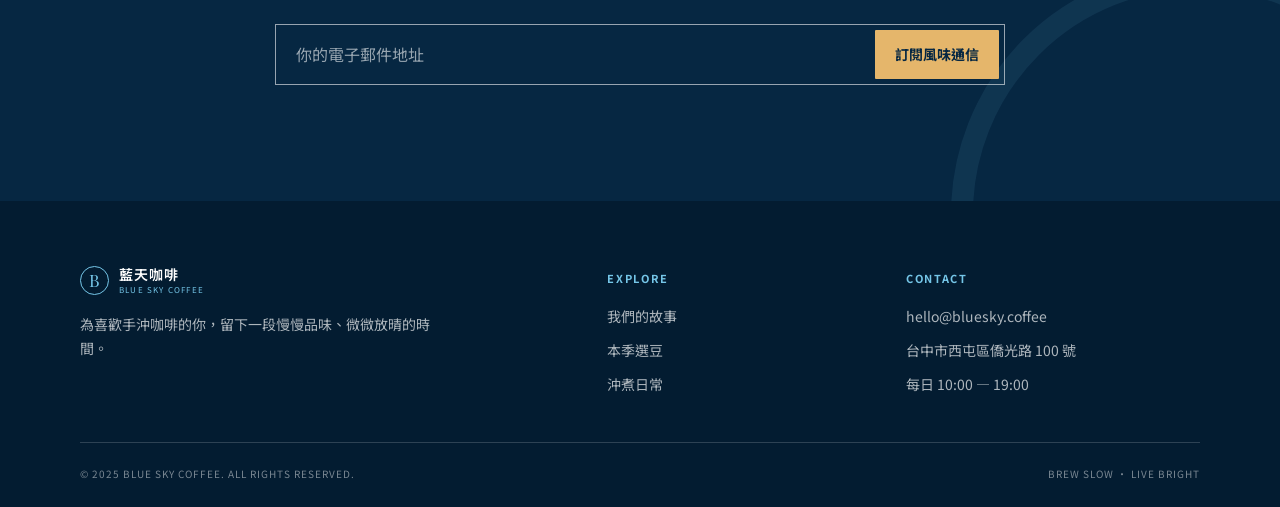
==== commit e2e3145d: "WebPage_11515248/onepage1" ====
--- a/onepage1/index.html
+++ b/onepage1/index.html
@@ -543,7 +543,7 @@
       </div>
       <div>
         <p class="footer-heading">CONTACT</p>
-        <div class="footer-contact"><a href="mailto:hello@bluesky.coffee">hello@bluesky.coffee</a><span>台中市西屯區晨光路 100 號</span><span>每日 10:00 — 19:00</span></div>
+        <div class="footer-contact"><a href="mailto:hello@bluesky.coffee">hello@bluesky.coffee</a><span>台中市西屯區僑光路 100 號</span><span>每日 10:00 — 19:00</span></div>
       </div>
     </div>
     <div class="wrap footer-bottom"><span>© 2025 BLUE SKY COFFEE. ALL RIGHTS RESERVED.</span><span>BREW SLOW · LIVE BRIGHT</span></div>
